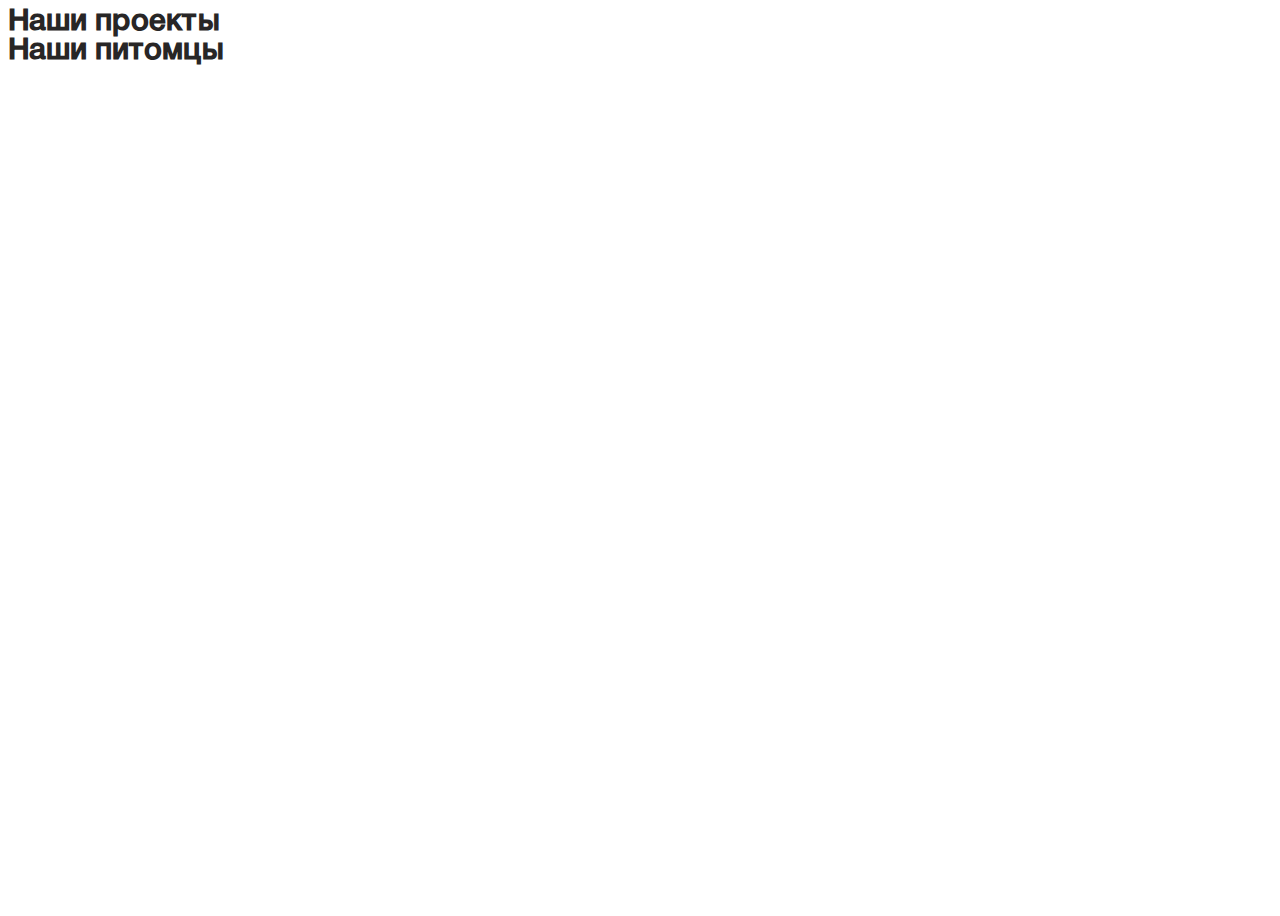
==== projects.html @ 0961f989 "projects" ====
<!DOCTYPE html>
<html lang="en">
<head>
    <meta charset="UTF-8">
    <meta name="viewport" content="width=device-width, initial-scale=1.0">
    <title>Friendly House</title>
    <link rel="preload" href="fonts/Comfortaa-Bold.woff2" as="font" type="font/woff2" crossorigin>
    <link rel="preload" href="fonts/HelveticaNeueCyr-Light.woff2" as="font" type="font/woff2" crossorigin>
    <link rel="preload" href="fonts/HelveticaNeueCyr-Medium.woff2" as="font" type="font/woff2" crossorigin>
    <link rel="stylesheet" href="css/style.css">
</head>
<body>

    <main>
        <section>
            <h2>Наши проекты</h2>

        </section>

        <section>
            <h2>Наши питомцы</h2>

        </section>
    </main>
    
</body>
</html>
---- css/style.css ----
@import url(about.css);
@import url(help.css);
@import url(connection.css);
@import url(address.css);

@font-face {
    font-family: Comfortaa;
    src: local(Comfortaa-Bold), url(../fonts/Comfortaa-Bold.woff2) format("woff2");
    src: url(../fonts/Comfortaa-Bold.woff) format("woff");
    font-weight: 400;
    font-display: swap;
}

@font-face {
    font-family: HelveticaNeueCyr;
    src: local(HelveticaNeueCyr-Light), url(../fonts/HelveticaNeueCyr-Light.woff2) format("woff2");
    src: url(../fonts/HelveticaNeueCyr-Light.woff) format("woff");
    font-weight: 300;
    font-display: swap;
}


@font-face {
    font-family: HelveticaNeueCyr;
    src: local(HelveticaNeueCyr-Medium), url(../fonts/HelveticaNeueCyr-Medium.woff2) format("woff2");
    src: url(../fonts/HelveticaNeueCyr-Medium.woff) format("woff");
    font-weight: 500;
    font-display: swap;
}

html {
    position: relative;
    box-sizing: border-box;
}

*,
*::before,
*::after {
box-sizing: inherit;
}

body {
    font-family: HelveticaNeueCyr, sans-serif;
    font-size: 20px;
    font-weight: 300;
    color: #282626;
    position: relative;
    overflow-x: hidden;
    min-width: 320px;
    min-height: 100vh;
    -webkit-font-smoothing: antialiased;
    -moz-osx-font-smoothing: grayscale;
    text-rendering: optimizeLegibility;
    -webkit-tap-highlight-color: rgba(0, 0, 0, 0);
    -webkit-tap-highlight-color: transparent;
}

img,
svg {
    display: block;
    max-width: 100%;
    height: auto;
}

svg {
    max-height: 100%;
}

button {
    padding: 0;
    cursor: pointer;
    border: none;
    background-color: transparent;
}

a {
    text-decoration: none;
    color: inherit;
}

ul {
    list-style: none;
    padding: 0;
    margin: 0;
}

h1,
h2,
h3,
p,
figure,
fieldset {
    margin: 0;
}

iframe {
    border: none;
}

.wrapper {
    max-width: 1200px;
    margin: 0 auto;
    padding: 30px 60px;
}
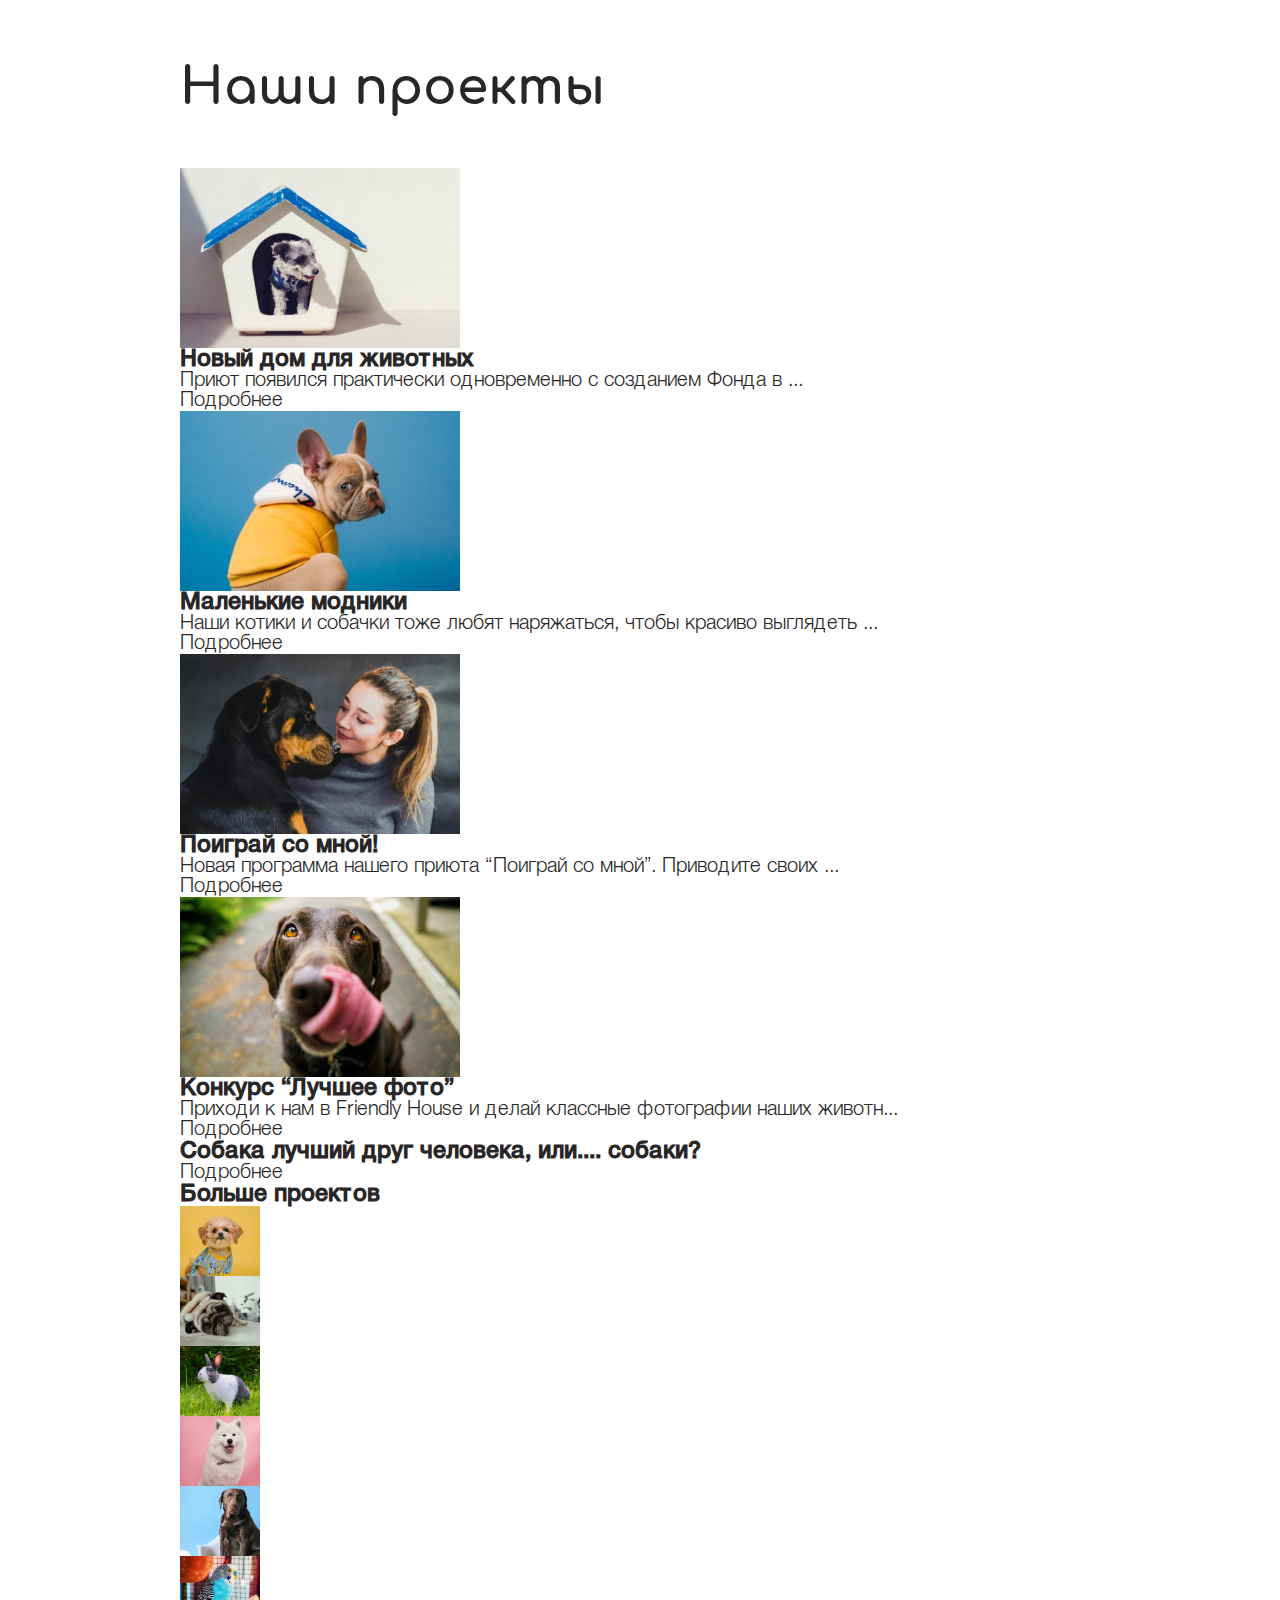
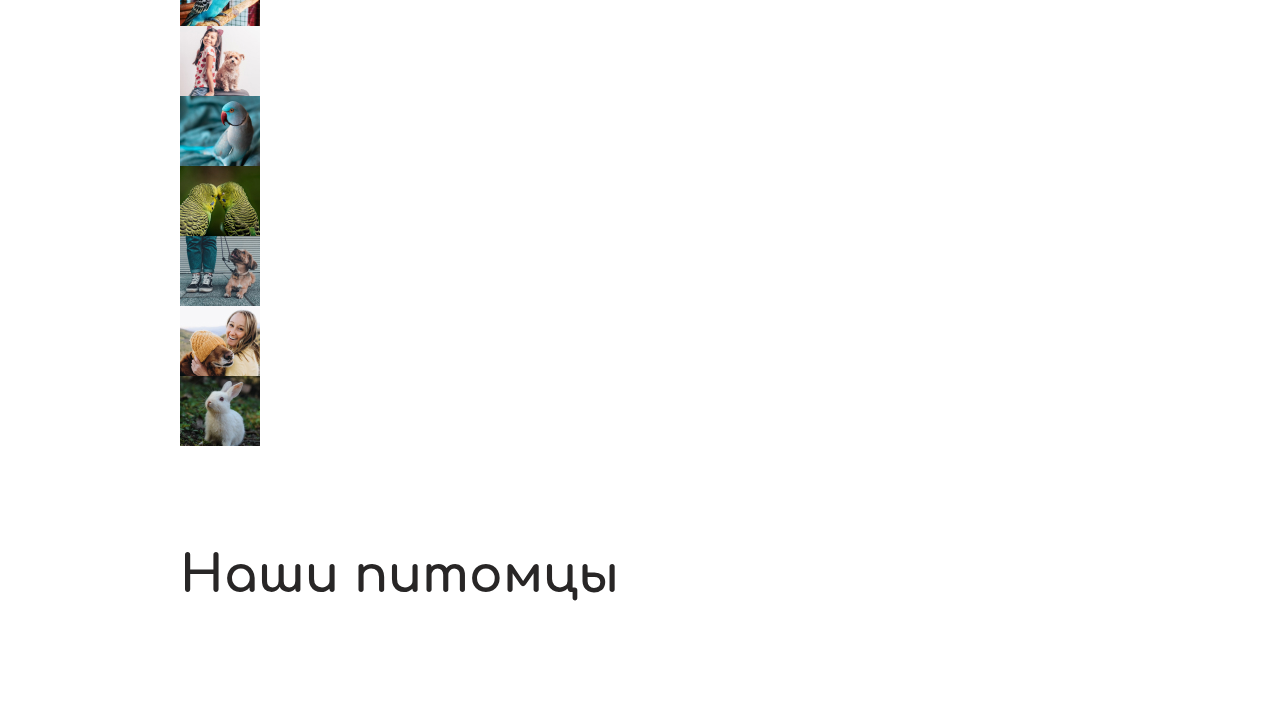
==== commit 624a6ebc: "feat: project, var color" ====
--- a/projects.html
+++ b/projects.html
@@ -12,14 +12,90 @@
 <body>
 
     <main>
-        <section>
-            <h2>Наши проекты</h2>
+        <section class="projects">
+            <div class="container projects__container">
+                <h2 class="heading">Наши проекты</h2>
 
+                <div class="projects__wrapper">
+                    <article class="projects__article">
+                        <img 
+                            class="projects__img"
+                            src="img/projects/dog-home.jpg" 
+                            alt="Собака в конуре" 
+                            height="180"
+                        >
+                        <h3 class="projects__header">Новый дом для животных</h3>
+                        <p class="projects__par">Приют появился практически одновременно с созданием Фонда в ...</p>
+                        <a class="projects__link" href="#">Подробнее</a>
+                    </article>
+                    
+                    <article class="projects__article">
+                        <img 
+                            src="img/projects/dog-dress.jpg" 
+                            alt="Собака в одежде" 
+                            height="180"
+                        >
+                        <h3 class="projects__header">Маленькие модники</h3>
+                        <p class="projects__par">Наши котики и собачки тоже любят наряжаться, чтобы красиво выглядеть ...</p>
+                        <a class="projects__link" href="#">Подробнее</a>
+                    </article>
+
+                    <article class="projects__article">
+                        <img 
+                            class="projects__img"
+                            src="img/projects/dog-play.jpg" 
+                            alt="Собака со своей хозяйкой" 
+                            height="180"
+                        >
+                        <h3 class="projects__header">Поиграй со мной!</h3>
+                        <p class="projects__par">Новая программа нашего приюта “Поиграй со мной”. Приводите своих ...</p>
+                        <a class="projects__link" href="#">Подробнее</a>
+                    </article>
+
+                    <article class="projects__article">
+                        <img 
+                            class="projects__img"
+                            src="img/projects/dog-foto.jpg" 
+                            alt="Фото собаки облизывающей себе нос" 
+                            height="180"
+                        >
+                        <h3 class="projects__header">Конкурс “Лучшее фото”</h3>
+                        <p class="projects__par">Приходи к нам в Friendly House и делай классные фотографии наших животн...</p>
+                        <a class="projects__link" href="#">Подробнее</a>
+                    </article>
+                </div>
+
+                <div class="projects__wrap">
+                    <article class="projects__content">
+                        <h3 class="projects__headline">Собака лучший друг человека, или.... собаки?</h3>
+                        <a class="projects__link" href="#">Подробнее</a>
+                    </article>
+
+                    <article class="projects__">
+                        <h3>Больше проектов</h3>
+                        <figure>
+                            <img class="projects__img-pets" src="img/projects/pets1.jpg" alt="собака" height="70">
+                            <img class="projects__img-pets" src="img/projects/pets2.jpg" alt="мопс" height="70">
+                            <img class="projects__img-pets" src="img/projects/pets3.jpg" alt="кролик" height="70">
+                            <img class="projects__img-pets" src="img/projects/pets4.jpg" alt="самоед" height="70">
+                            <img class="projects__img-pets" src="img/projects/pets5.jpg" alt="собака" height="70">
+                            <img class="projects__img-pets" src="img/projects/pets6.jpg" alt="волнистый попугай" height="70">
+                            <img class="projects__img-pets" src="img/projects/pets7.jpg" alt="девочка и собака" height="70">
+                            <img class="projects__img-pets" src="img/projects/pets8.jpg" alt="попугай неразлучник" height="70">
+                            <img class="projects__img-pets" src="img/projects/pets9.jpg" alt="волнистые попугаи" height="70">
+                            <img class="projects__img-pets" src="img/projects/pets10.jpg" alt="собака на поводке" height="70">
+                            <img class="projects__img-pets" src="img/projects/pets11.jpg" alt="собака в шапке и девушка" height="70">
+                            <img class="projects__img-pets" src="img/projects/pets12.jpg" alt="белый кролик" height="70">
+                        </figure>
+                    </article>
+                </div>
+            </div>
         </section>
 
-        <section>
-            <h2>Наши питомцы</h2>
-
+        <section class="pets">
+            <div class="container pets__container">
+                <h2 class="heading">Наши питомцы</h2>
+            </div>
         </section>
     </main>
     
--- a/css/style.css
+++ b/css/style.css
@@ -1,3 +1,4 @@
+@import url(var.css);
 @import url(about.css);
 @import url(help.css);
 @import url(connection.css);
@@ -43,7 +44,7 @@
     font-family: HelveticaNeueCyr, sans-serif;
     font-size: 20px;
     font-weight: 300;
-    color: #282626;
+    color: var(--color-black, #282626);
     position: relative;
     overflow-x: hidden;
     min-width: 320px;
@@ -97,9 +98,69 @@
     border: none;
 }
 
-.wrapper {
-    max-width: 1200px;
+.container {
+    max-width: 1180px;
+    padding: 0 130px;
     margin: 0 auto;
-    padding: 30px 60px;
 }
 
+section {
+    padding: 50px 0;
+}
+
+.heading {
+    color: var(--color-black, #282626);
+    font-family: Comfortaa;
+    font-size: 50px;
+    font-weight: 400;
+    line-height: 60px;
+    margin-bottom: 50px;
+}
+
+@media (max-width: 1024px) {
+    .heading {
+        font-size: 44px;
+        line-height: 54px;
+        margin-bottom: 40px;
+    }
+
+    .container {
+        padding: 0 72px;
+    }
+
+    section {
+        padding: 38px 0;
+    }
+}
+
+@media (max-width: 768px) {
+    .heading {
+        font-size: 30px;
+        line-height: 34px;
+        margin-bottom: 30px;
+    }
+
+    .container {
+        padding: 0 34px;
+    }
+
+    section {
+        padding: 30px 0;
+    }
+}
+
+@media (max-width: 425px) {
+    .heading {
+        font-size: 20px;
+        line-height: 24px;
+        margin-bottom: 20px;
+    }
+
+    .container {
+        padding: 0 25px;
+    }
+
+    section {
+        padding: 20px 0;
+    }
+}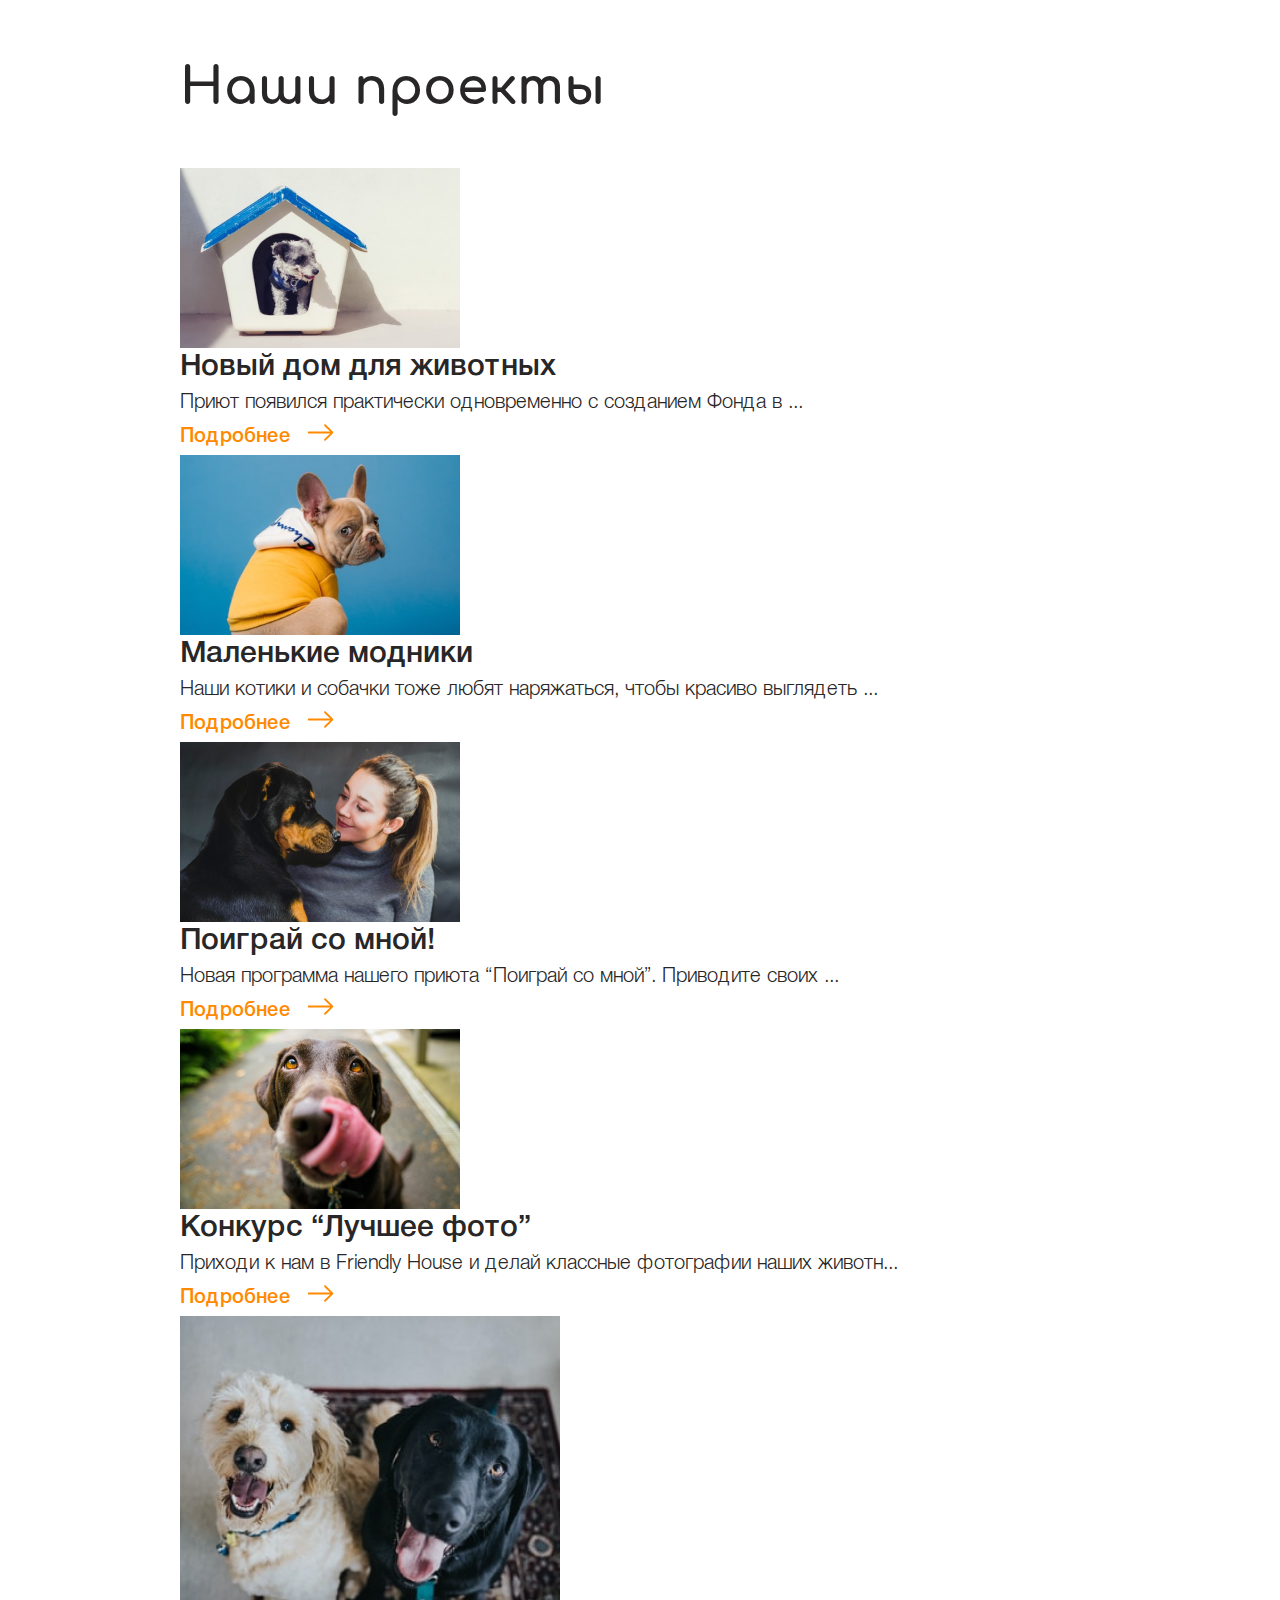
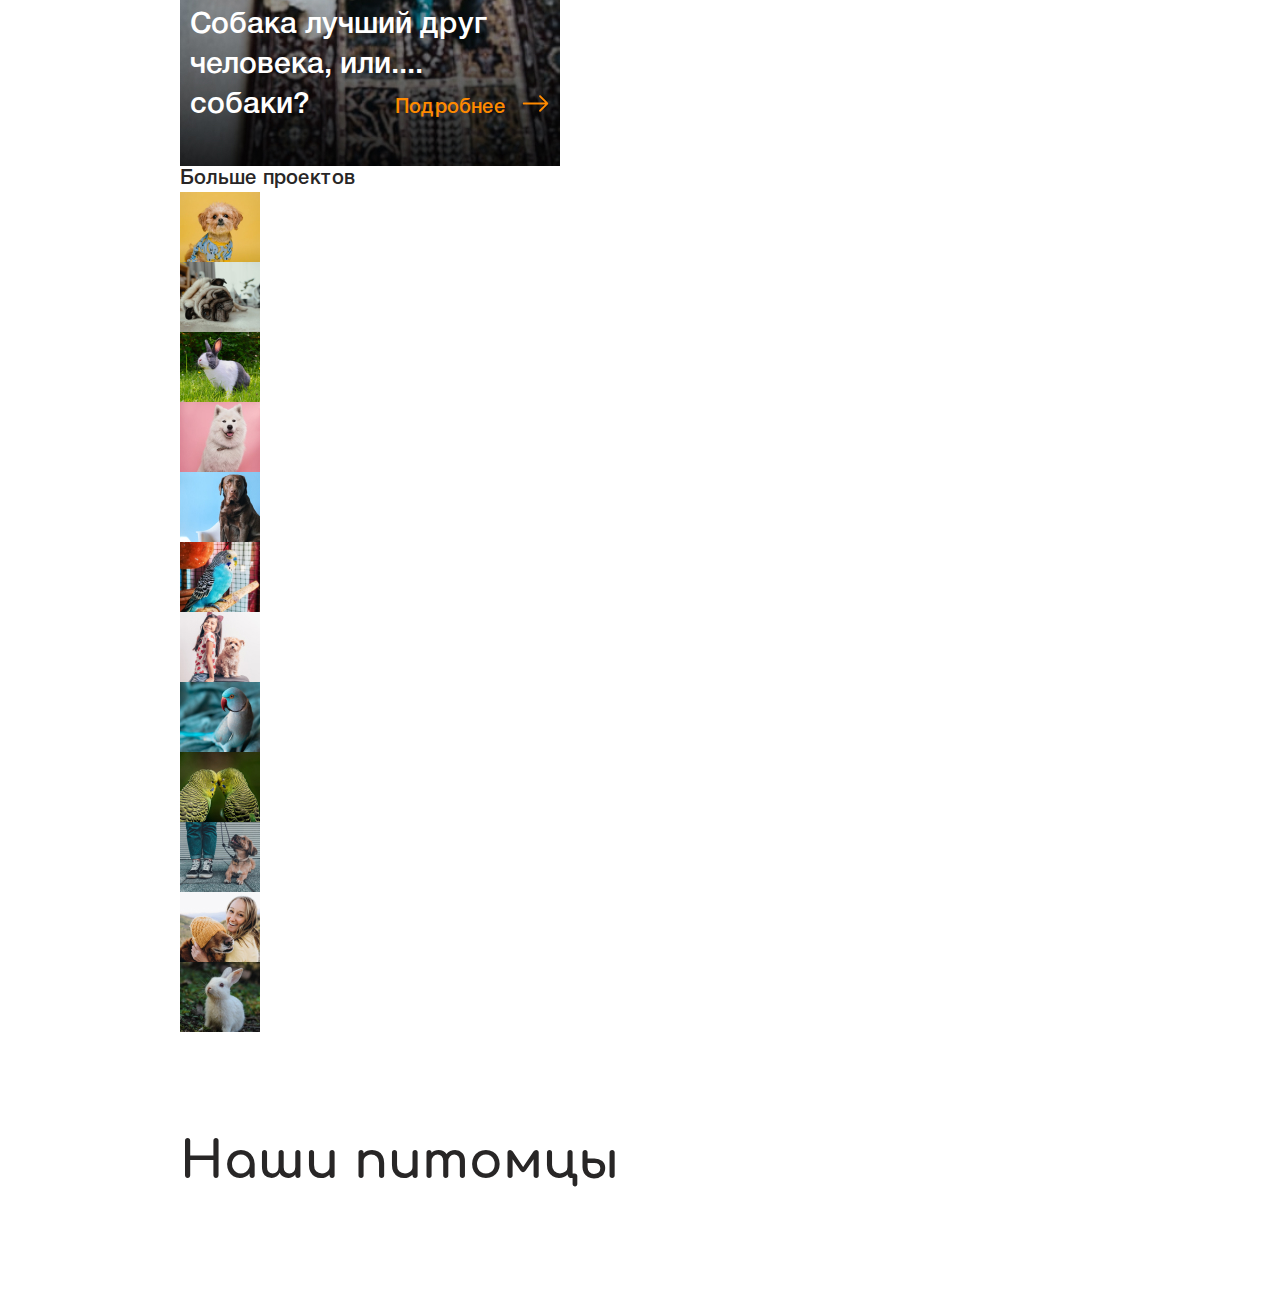
==== commit 8d912d0c: "add projects.css" ====
--- a/projects.html
+++ b/projects.html
@@ -67,27 +67,29 @@
 
                 <div class="projects__wrap">
                     <article class="projects__content">
-                        <h3 class="projects__headline">Собака лучший друг человека, или.... собаки?</h3>
-                        <a class="projects__link" href="#">Подробнее</a>
+                        <h3 class="projects__headline">Собака лучший друг 
+                            человека, или.... 
+                            собаки?</h3>
+                        <a class="projects__link projects__link-bottom" href="#">Подробнее</a>
                     </article>
 
-                    <article class="projects__">
-                        <h3>Больше проектов</h3>
+                    <aside class="projects__aside">
+                        <h3 class="projects__caption">Больше проектов</h3>
                         <figure>
-                            <img class="projects__img-pets" src="img/projects/pets1.jpg" alt="собака" height="70">
-                            <img class="projects__img-pets" src="img/projects/pets2.jpg" alt="мопс" height="70">
-                            <img class="projects__img-pets" src="img/projects/pets3.jpg" alt="кролик" height="70">
-                            <img class="projects__img-pets" src="img/projects/pets4.jpg" alt="самоед" height="70">
-                            <img class="projects__img-pets" src="img/projects/pets5.jpg" alt="собака" height="70">
-                            <img class="projects__img-pets" src="img/projects/pets6.jpg" alt="волнистый попугай" height="70">
-                            <img class="projects__img-pets" src="img/projects/pets7.jpg" alt="девочка и собака" height="70">
-                            <img class="projects__img-pets" src="img/projects/pets8.jpg" alt="попугай неразлучник" height="70">
-                            <img class="projects__img-pets" src="img/projects/pets9.jpg" alt="волнистые попугаи" height="70">
-                            <img class="projects__img-pets" src="img/projects/pets10.jpg" alt="собака на поводке" height="70">
-                            <img class="projects__img-pets" src="img/projects/pets11.jpg" alt="собака в шапке и девушка" height="70">
-                            <img class="projects__img-pets" src="img/projects/pets12.jpg" alt="белый кролик" height="70">
+                            <img class="projects__pic" src="img/projects/pets1.jpg" alt="собака" height="70">
+                            <img class="projects__pic" src="img/projects/pets2.jpg" alt="мопс" height="70">
+                            <img class="projects__pic" src="img/projects/pets3.jpg" alt="кролик" height="70">
+                            <img class="projects__pic" src="img/projects/pets4.jpg" alt="самоед" height="70">
+                            <img class="projects__pic" src="img/projects/pets5.jpg" alt="собака" height="70">
+                            <img class="projects__pic" src="img/projects/pets6.jpg" alt="волнистый попугай" height="70">
+                            <img class="projects__pic" src="img/projects/pets7.jpg" alt="девочка и собака" height="70">
+                            <img class="projects__pic" src="img/projects/pets8.jpg" alt="попугай неразлучник" height="70">
+                            <img class="projects__pic" src="img/projects/pets9.jpg" alt="волнистые попугаи" height="70">
+                            <img class="projects__pic" src="img/projects/pets10.jpg" alt="собака на поводке" height="70">
+                            <img class="projects__pic" src="img/projects/pets11.jpg" alt="собака в шапке и девушка" height="70">
+                            <img class="projects__pic" src="img/projects/pets12.jpg" alt="белый кролик" height="70">
                         </figure>
-                    </article>
+                    </aside>
                 </div>
             </div>
         </section>
--- a/css/style.css
+++ b/css/style.css
@@ -3,6 +3,7 @@
 @import url(help.css);
 @import url(connection.css);
 @import url(address.css);
+@import url(projects.css);
 
 @font-face {
     font-family: Comfortaa;
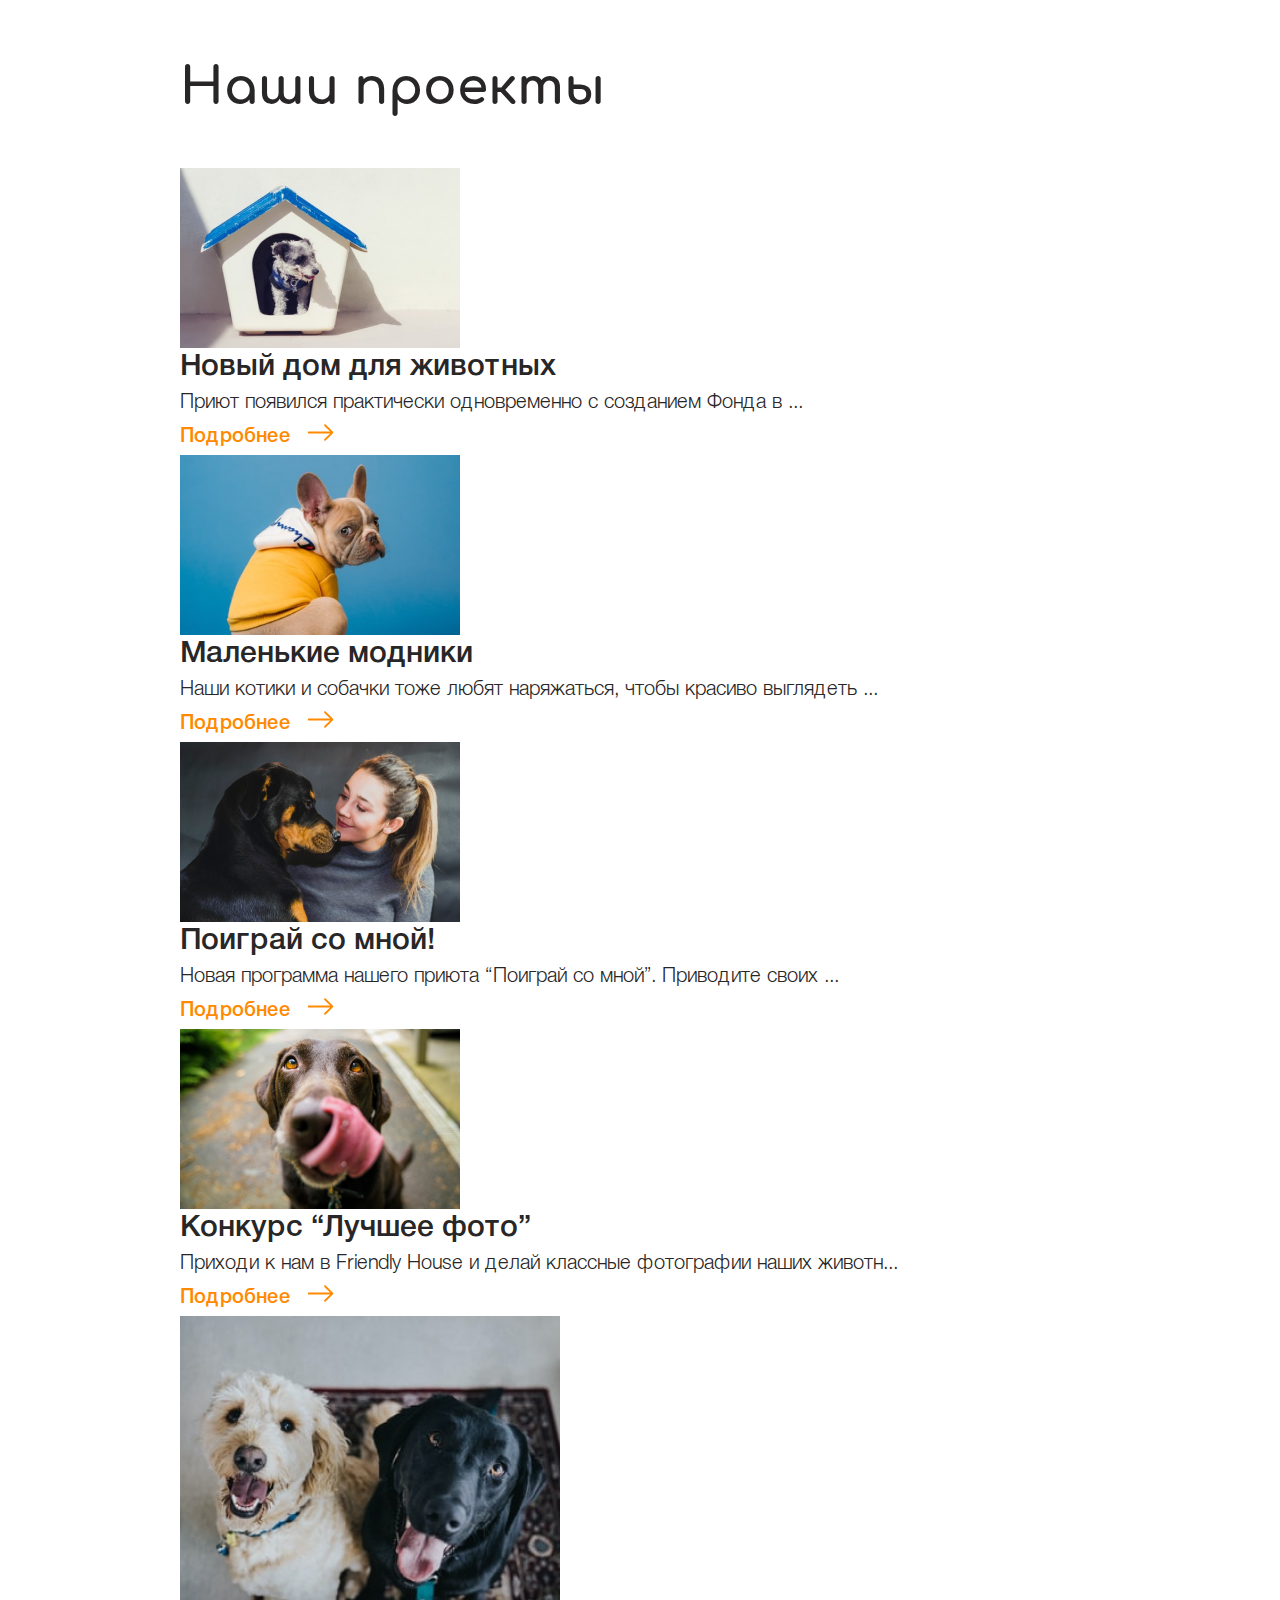
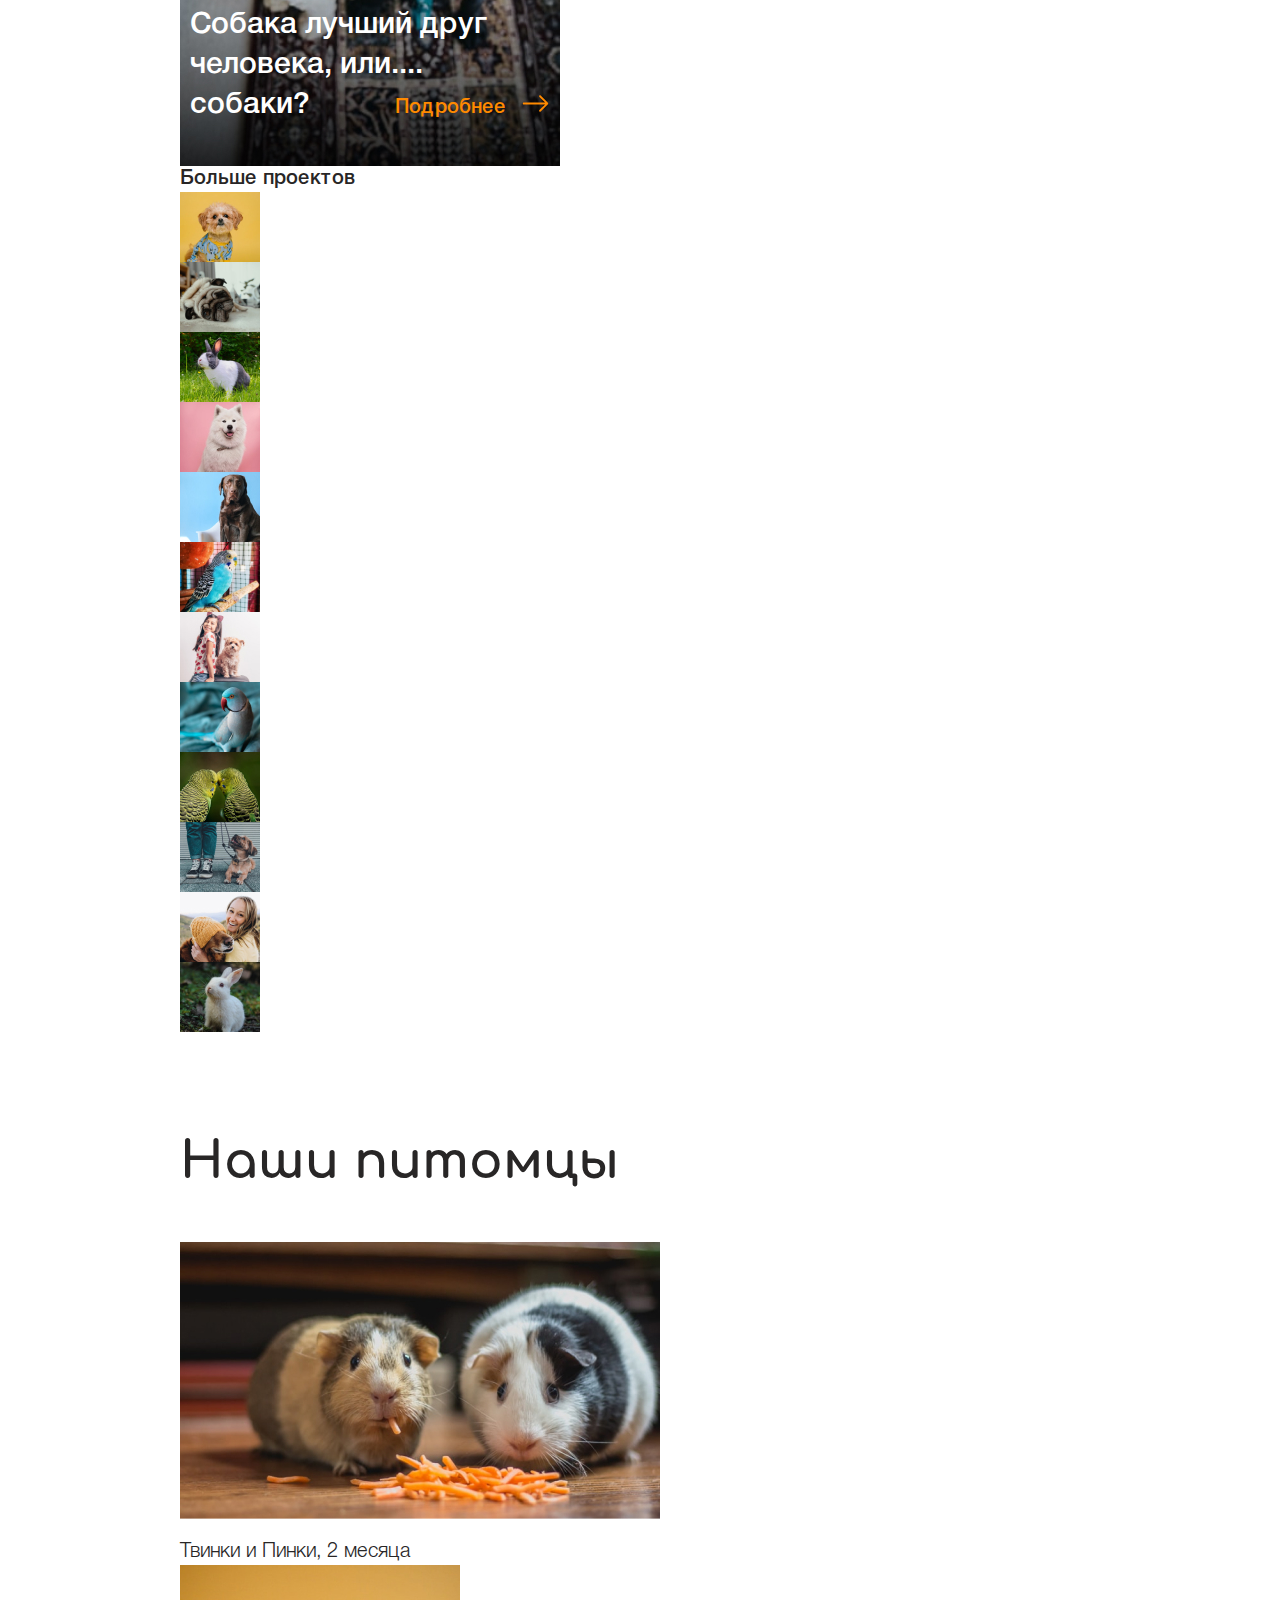
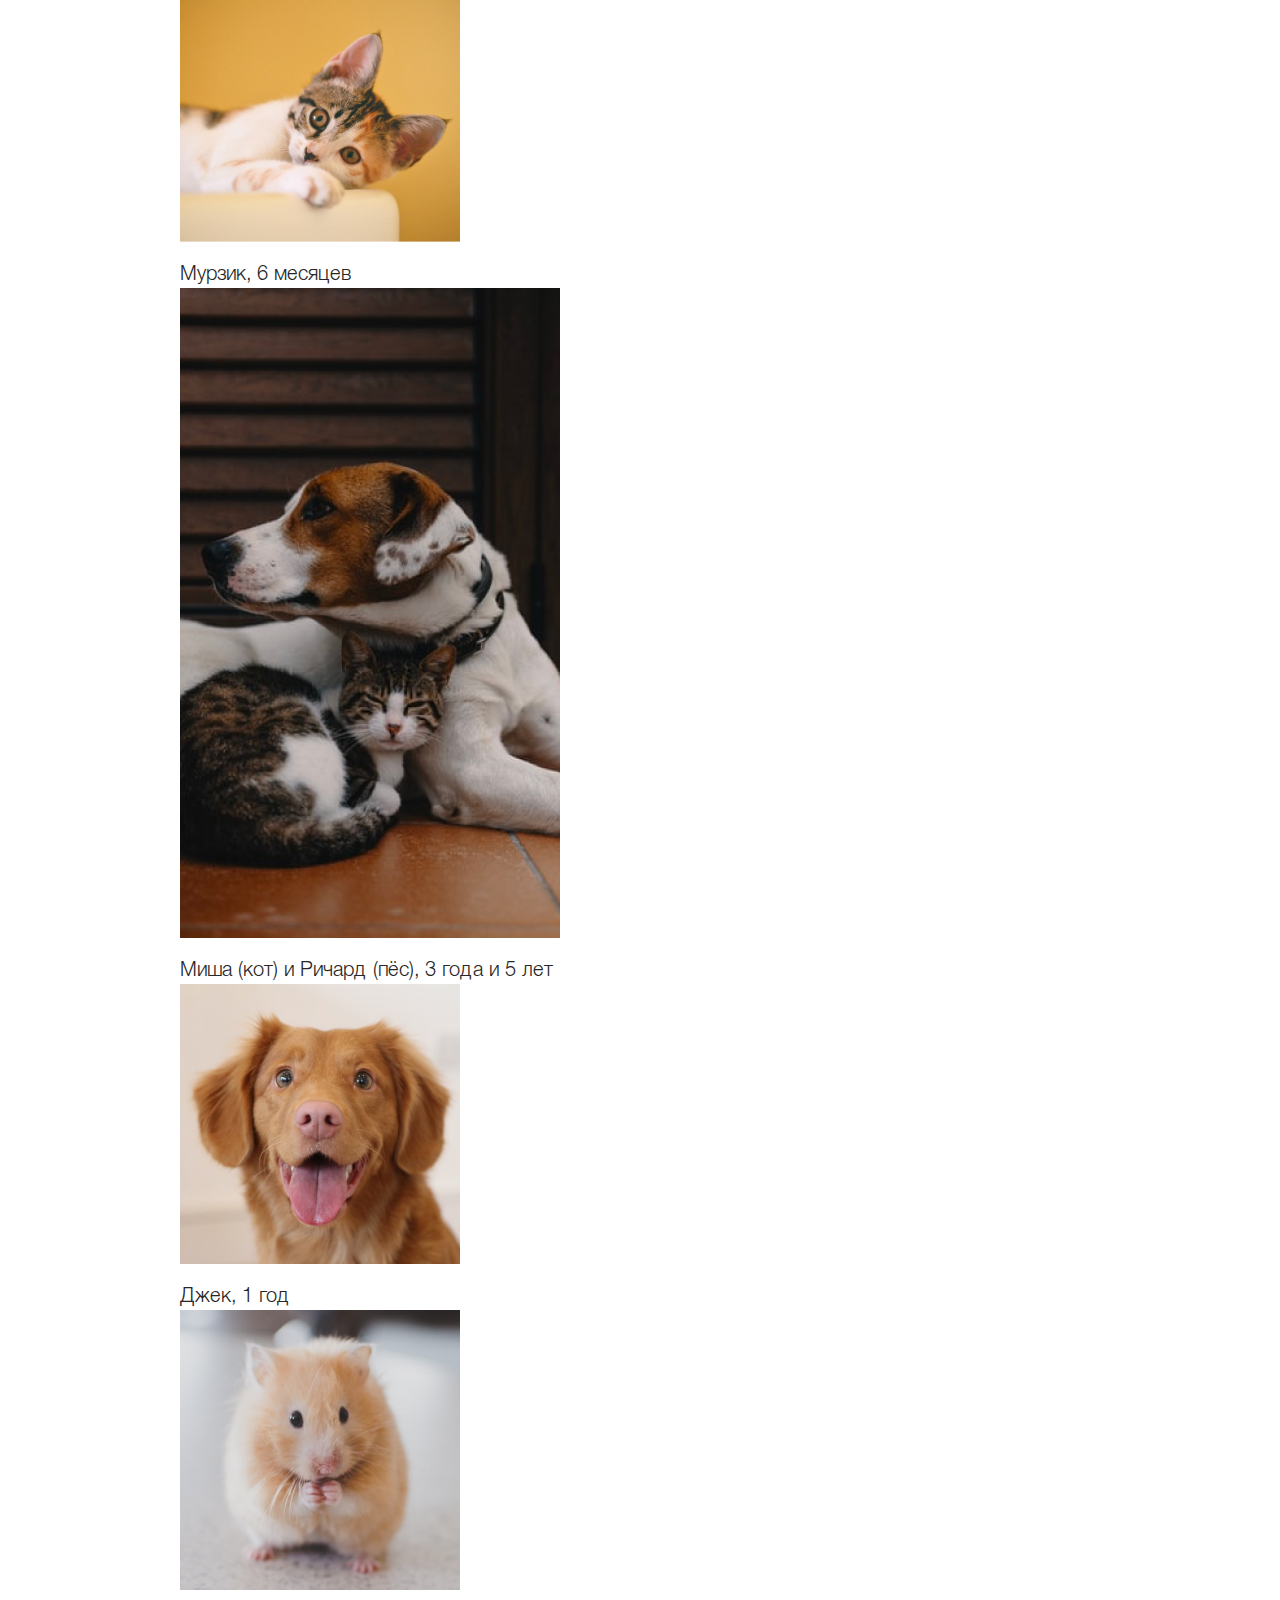
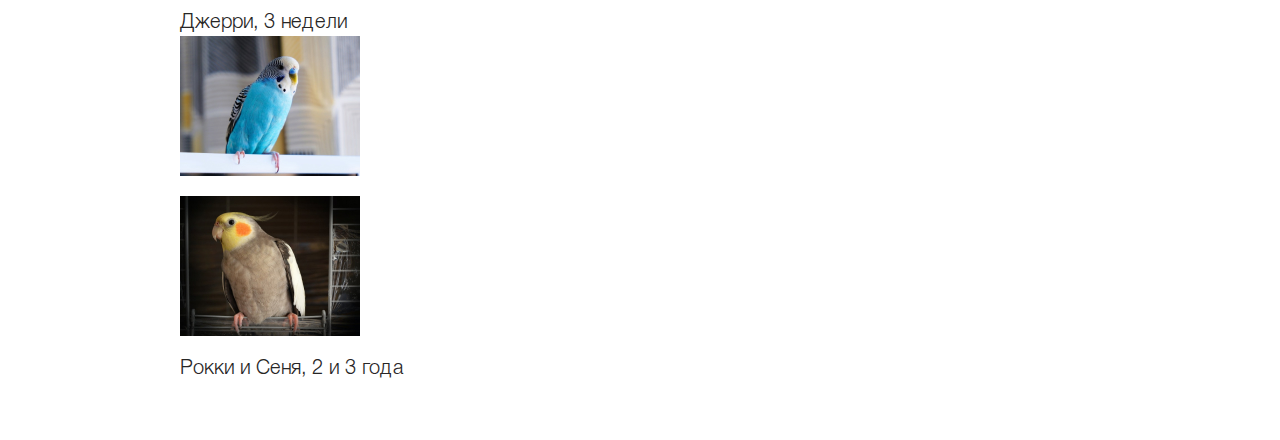
==== commit 6727c9fe: "feat: pets" ====
--- a/projects.html
+++ b/projects.html
@@ -97,6 +97,70 @@
         <section class="pets">
             <div class="container pets__container">
                 <h2 class="heading">Наши питомцы</h2>
+                <div class="pets__wrapper">
+                    <figure class="pets__figure">
+                        <img 
+                            class="pets__img"
+                            src="img/pets/guinea-pig.jpg" 
+                            alt="2 морские свинки едят корм"
+                        >
+                        <figcaption class="pets__figcaption">Твинки и Пинки, 2 месяца</figcaption>
+                    </figure>
+
+                    <figure class="pets__figure">
+                        <img 
+                            class="pets__img"
+                            src="img/pets/cat.jpg" 
+                            alt="трехцветный кот"
+                        >
+                        <figcaption class="pets__figcaption">Мурзик, 6 месяцев</figcaption>
+                    </figure>
+
+                    <figure class="pets__figure">
+                        <img 
+                            class="pets__img"
+                            src="img/pets/cat-dog.jpg" 
+                            alt="Кот и пес лежат на полу"
+                        >
+                        <figcaption class="pets__figcaption">Миша (кот) и Ричард (пёс), 3 года и 5 лет</figcaption>
+                    </figure>
+
+                    <figure class="pets__figure">
+                        <img 
+                            class="pets__img"
+                            src="img/pets/dog.jpg" 
+                            alt="рыжий пес"
+                        >
+                        <figcaption class="pets__figcaption">Джек, 1 год</figcaption>
+                    </figure>
+
+
+                    <figure class="pets__figure">
+                        <img 
+                            class="pets__img"
+                            src="img/pets/hamster.jpg" 
+                            alt="Хомяк"
+                        >
+                        <figcaption class="pets__figcaption">Джерри, 3 недели</figcaption>
+                    </figure>
+
+
+                    <figure class="pets__figure">
+                        <img 
+                            class="pets__img"
+                            src="img/pets/budgie.jpg" 
+                            alt="волнистый попугай"
+                        >
+
+                        <img 
+                            class="pets__img"
+                            src="img/pets/corella-parrot.jpg" 
+                            alt="попугай корелла"
+                        >
+                        <figcaption class="pets__figcaption">Рокки и Сеня, 2 и 3 года</figcaption>
+                    </figure>
+
+                </div>
             </div>
         </section>
     </main>
--- a/css/style.css
+++ b/css/style.css
@@ -4,6 +4,7 @@
 @import url(connection.css);
 @import url(address.css);
 @import url(projects.css);
+@import url(pets.css);
 
 @font-face {
     font-family: Comfortaa;
